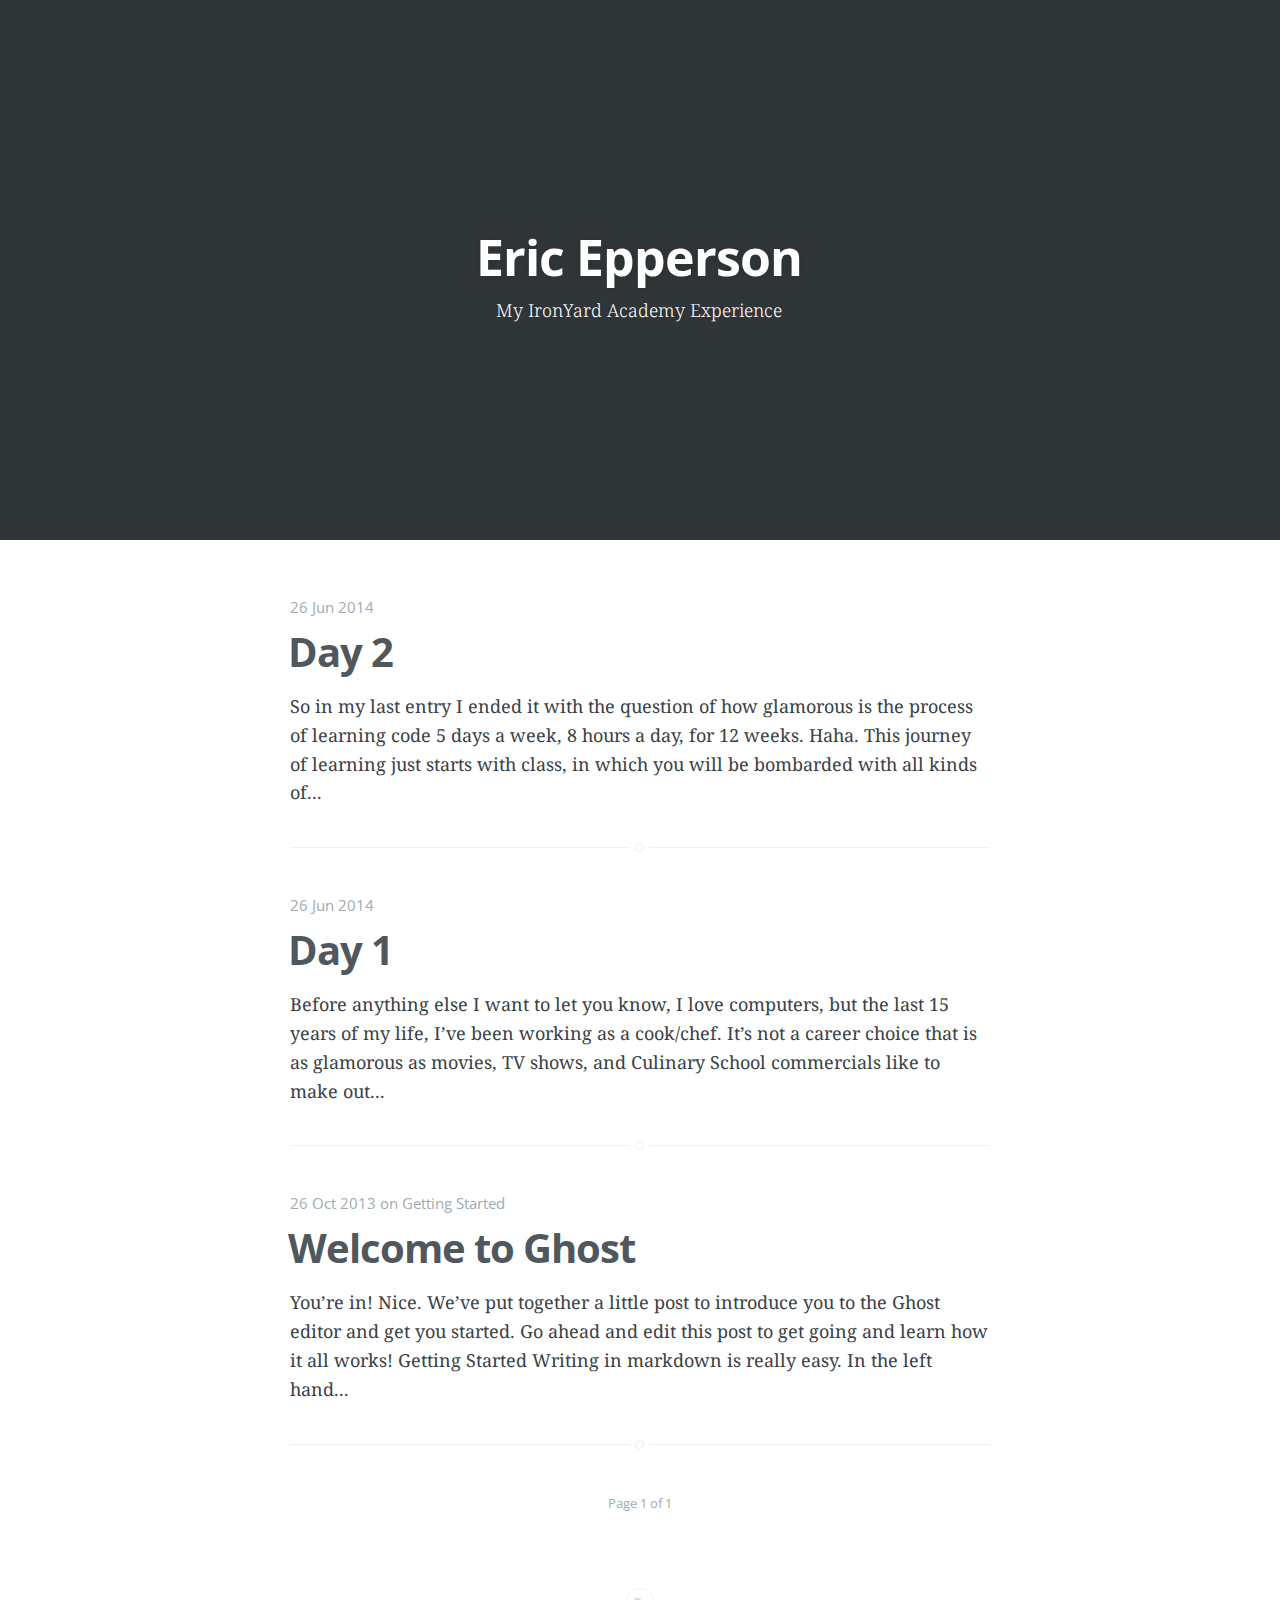
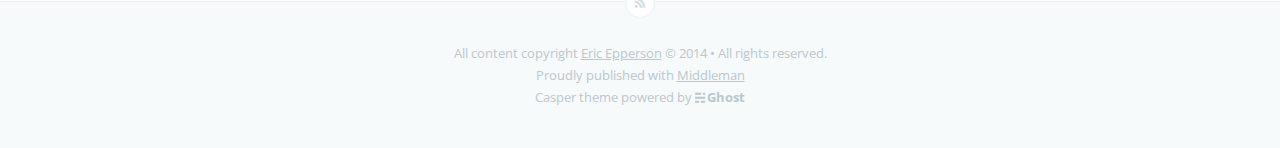
==== index.html @ ec485a97 "Automated commit at 2014-06-27 14:38:27 UTC by middleman-deploy 0.2.4" ====
<!DOCTYPE html>
<html>
<head>
<title>Eric Epperson</title>
<meta content='My IronYard Academy Experience' name='description'>
<meta charset='utf-8'>
<meta content='width=device-width, initial-scale=1.0' name='viewport'>
<meta content='IE=edge' http-equiv='X-UA-Compatible'>
<meta content='True' name='HandheldFriendly'>
<meta content='320' name='MobileOptimized'>
<link rel="alternate" type="application/atom+xml" title="Atom Feed" href="/feed.xml" />
<link href="images/favicon.ico" rel="icon" type="image/ico" />
<link href="stylesheets/application.css" rel="stylesheet" type="text/css" />
<link href='//fonts.googleapis.com/css?family=Noto+Serif:400,700,400italic|Open+Sans:700,400' rel='stylesheet' type='text/css'>
</head>
<body class='home-template'>
<header class='site-head'>
<div class='vertical'>
<div class='site-head-content inner'>
<h1 class='blog-title'>Eric Epperson</h1>
<h2 class='blog-description'>My IronYard Academy Experience</h2>
</div>
</div>
</header>
<main class='content' role='main'>
<article class='post tag-getting-started'>
<header class='post-header'>
<span class='post-meta'>
<time datetime='2014-06-26'>
26 Jun 2014
</time>
</span>
<h2 class='post-title'><a href="2014/06/26/day-2/">Day 2</a></h2>
</header>
<section class='post-excerpt'>
<p>

So in my last entry I ended it with the question of how glamorous is the process
of learning code 5 days a week, 8 hours a day, for 12 weeks.  Haha. This journey
of learning just starts with class, in which you will be bombarded with all kinds
of...
</p>
</section>
</article>
<article class='post tag-getting-started'>
<header class='post-header'>
<span class='post-meta'>
<time datetime='2014-06-26'>
26 Jun 2014
</time>
</span>
<h2 class='post-title'><a href="2014/06/26/day-1/">Day 1</a></h2>
</header>
<section class='post-excerpt'>
<p>

Before anything else I want to let you know, I love computers, but the last 15 years
of my life, I’ve been working as a cook/chef. It’s not a career choice that is as
glamorous as movies, TV shows, and Culinary School commercials like to make out...
</p>
</section>
</article>
<article class='post tag-getting-started'>
<header class='post-header'>
<span class='post-meta'>
<time datetime='2013-10-26'>
26 Oct 2013
</time>
on Getting Started
</span>
<h2 class='post-title'><a href="2013/10/26/welcome-to-ghost/">Welcome to Ghost</a></h2>
</header>
<section class='post-excerpt'>
<p>
You’re in! Nice. We’ve put together a little post to introduce you to the Ghost
editor and get you started. Go ahead and edit this post to get going and learn
how it all works!

Getting Started

Writing in markdown is really easy. In the left hand...
</p>
</section>
</article>
<nav class='pagination' role='pagination'>
<span class='page-number'>Page 1 of 1</span>
</nav>
</main>

<footer class='site-footer'>
<a class='subscribe icon-feed' href='/feed.xml'>
<span class='tooltip'>Subscribe!</span>
</a>
<div class='inner'>
<section class='copyright'>
All content copyright
<a href="/">Eric Epperson</a>
&copy;
2014
&bull; All rights reserved.
</section>
<section class='poweredby'>
Proudly published with
<a href='http://middlemanapp.com'>Middleman</a>
</section>
<section class='poweredby'>
Casper theme powered by
<a class='icon-ghost' href='https://ghost.org'>Ghost</a>
</section>
</div>
</footer>
<script src="javascripts/application.js" type="text/javascript"></script>
</body>
</html>
---- stylesheets/application.css ----
@charset "UTF-8";
/* ==========================================================================
   Table of Contents
   ========================================================================== */
/*

    0.  Normalize
    1.  Icons
    2.  General
    3.  Utilities
    4.  General
    5.  Single Post
    6.  Third Party Elements
    7.  Pagination
    8.  Footer
    9.  Media Queries (Tablet)
    10. Media Queries (Mobile)

 */
/* ==========================================================================
   0. Normalize.css v2.1.3 | MIT License | git.io/normalize | (minified)
   ========================================================================== */
/* line 30, /Users/Epperson/Desktop/ironyard/blog/source/stylesheets/vendor/casper.css */
article, aside, details,
figcaption, figure,
footer, header, hgroup,
main, nav, section,
summary {
  display: block; }

/* line 31, /Users/Epperson/Desktop/ironyard/blog/source/stylesheets/vendor/casper.css */
audio, canvas, video {
  display: inline-block; }

/* line 32, /Users/Epperson/Desktop/ironyard/blog/source/stylesheets/vendor/casper.css */
audio:not([controls]) {
  display: none;
  height: 0; }

/* line 33, /Users/Epperson/Desktop/ironyard/blog/source/stylesheets/vendor/casper.css */
[hidden], template {
  display: none; }

/* line 34, /Users/Epperson/Desktop/ironyard/blog/source/stylesheets/vendor/casper.css */
html {
  font-family: sans-serif;
  -ms-text-size-adjust: 100%;
  -webkit-text-size-adjust: 100%; }

/* line 39, /Users/Epperson/Desktop/ironyard/blog/source/stylesheets/vendor/casper.css */
body {
  margin: 0; }

/* line 40, /Users/Epperson/Desktop/ironyard/blog/source/stylesheets/vendor/casper.css */
a {
  background: transparent; }

/* line 41, /Users/Epperson/Desktop/ironyard/blog/source/stylesheets/vendor/casper.css */
a:focus {
  outline: thin dotted; }

/* line 42, /Users/Epperson/Desktop/ironyard/blog/source/stylesheets/vendor/casper.css */
a:active, a:hover {
  outline: 0; }

/* line 43, /Users/Epperson/Desktop/ironyard/blog/source/stylesheets/vendor/casper.css */
h1 {
  font-size: 2em;
  margin: 0.67em 0; }

/* line 44, /Users/Epperson/Desktop/ironyard/blog/source/stylesheets/vendor/casper.css */
abbr[title] {
  border-bottom: 1px dotted; }

/* line 45, /Users/Epperson/Desktop/ironyard/blog/source/stylesheets/vendor/casper.css */
b, strong {
  font-weight: bold; }

/* line 46, /Users/Epperson/Desktop/ironyard/blog/source/stylesheets/vendor/casper.css */
dfn {
  font-style: italic; }

/* line 47, /Users/Epperson/Desktop/ironyard/blog/source/stylesheets/vendor/casper.css */
hr {
  -moz-box-sizing: content-box;
  box-sizing: content-box;
  height: 0; }

/* line 52, /Users/Epperson/Desktop/ironyard/blog/source/stylesheets/vendor/casper.css */
mark {
  background: #ff0;
  color: #000; }

/* line 54, /Users/Epperson/Desktop/ironyard/blog/source/stylesheets/vendor/casper.css */
code, kbd, pre,
samp {
  font-family: monospace, serif;
  font-size: 1em; }

/* line 55, /Users/Epperson/Desktop/ironyard/blog/source/stylesheets/vendor/casper.css */
pre {
  white-space: pre-wrap; }

/* line 56, /Users/Epperson/Desktop/ironyard/blog/source/stylesheets/vendor/casper.css */
q {
  quotes: "\201C" "\201D" "\2018" "\2019"; }

/* line 57, /Users/Epperson/Desktop/ironyard/blog/source/stylesheets/vendor/casper.css */
small {
  font-size: 80%; }

/* line 58, /Users/Epperson/Desktop/ironyard/blog/source/stylesheets/vendor/casper.css */
sub, sup {
  font-size: 75%;
  line-height: 0;
  position: relative;
  vertical-align: baseline; }

/* line 64, /Users/Epperson/Desktop/ironyard/blog/source/stylesheets/vendor/casper.css */
sup {
  top: -0.5em; }

/* line 65, /Users/Epperson/Desktop/ironyard/blog/source/stylesheets/vendor/casper.css */
sub {
  bottom: -0.25em; }

/* line 66, /Users/Epperson/Desktop/ironyard/blog/source/stylesheets/vendor/casper.css */
img {
  border: 0; }

/* line 67, /Users/Epperson/Desktop/ironyard/blog/source/stylesheets/vendor/casper.css */
svg:not(:root) {
  overflow: hidden; }

/* line 68, /Users/Epperson/Desktop/ironyard/blog/source/stylesheets/vendor/casper.css */
figure {
  margin: 0; }

/* line 69, /Users/Epperson/Desktop/ironyard/blog/source/stylesheets/vendor/casper.css */
fieldset {
  border: 1px solid #c0c0c0;
  margin: 0 2px;
  padding: 0.35em 0.625em 0.75em; }

/* line 74, /Users/Epperson/Desktop/ironyard/blog/source/stylesheets/vendor/casper.css */
legend {
  border: 0;
  padding: 0; }

/* line 76, /Users/Epperson/Desktop/ironyard/blog/source/stylesheets/vendor/casper.css */
button, input, select,
textarea {
  font-family: inherit;
  font-size: 100%;
  margin: 0; }

/* line 77, /Users/Epperson/Desktop/ironyard/blog/source/stylesheets/vendor/casper.css */
button, input {
  line-height: normal; }

/* line 78, /Users/Epperson/Desktop/ironyard/blog/source/stylesheets/vendor/casper.css */
button, select {
  text-transform: none; }

/* line 80, /Users/Epperson/Desktop/ironyard/blog/source/stylesheets/vendor/casper.css */
button, html input[type="button"],
input[type="reset"], input[type="submit"] {
  -webkit-appearance: button;
  cursor: pointer; }

/* line 84, /Users/Epperson/Desktop/ironyard/blog/source/stylesheets/vendor/casper.css */
button[disabled], html input[disabled] {
  cursor: default; }

/* line 86, /Users/Epperson/Desktop/ironyard/blog/source/stylesheets/vendor/casper.css */
input[type="checkbox"],
input[type="radio"] {
  box-sizing: border-box;
  padding: 0; }

/* line 87, /Users/Epperson/Desktop/ironyard/blog/source/stylesheets/vendor/casper.css */
input[type="search"] {
  -webkit-appearance: textfield;
  -moz-box-sizing: content-box;
  -webkit-box-sizing: content-box;
  box-sizing: content-box; }

/* line 94, /Users/Epperson/Desktop/ironyard/blog/source/stylesheets/vendor/casper.css */
input[type="search"]::-webkit-search-cancel-button,
input[type="search"]::-webkit-search-decoration {
  -webkit-appearance: none; }

/* line 96, /Users/Epperson/Desktop/ironyard/blog/source/stylesheets/vendor/casper.css */
button::-moz-focus-inner,
input::-moz-focus-inner {
  border: 0;
  padding: 0; }

/* line 97, /Users/Epperson/Desktop/ironyard/blog/source/stylesheets/vendor/casper.css */
textarea {
  overflow: auto;
  vertical-align: top; }

/* line 98, /Users/Epperson/Desktop/ironyard/blog/source/stylesheets/vendor/casper.css */
table {
  border-collapse: collapse;
  border-spacing: 0; }

/* ==========================================================================
   1. Icons - Sets up the icon font and respective classes
   ========================================================================== */
/* Import the font file with the icons in it */
@font-face {
  font-family: 'icons';
  src: url("../fonts/icons.eot");
  src: url("../fonts/icons.eot?#iefix") format("embedded-opentype"), url("../fonts/icons.woff") format("woff"), url("../fonts/icons.ttf") format("truetype"), url("../fonts/icons.svg#icons") format("svg");
  font-weight: normal;
  font-style: normal; }

/* Apply these base styles to all icons */
/* line 122, /Users/Epperson/Desktop/ironyard/blog/source/stylesheets/vendor/casper.css */
.icon-ghost:before,
.icon-feed:before,
.icon-twitter:before,
.icon-google-plus:before,
.icon-facebook:before {
  font-family: 'icons';
  speak: none;
  font-style: normal;
  font-weight: normal;
  font-variant: normal;
  text-transform: none;
  line-height: 1;
  text-decoration: none;
  -webkit-font-smoothing: antialiased;
  -moz-osx-font-smoothing: grayscale; }

/* Each icon is created by inserting the corret character into the
   content of the :before pseudo element. Like a boss. */
/* line 137, /Users/Epperson/Desktop/ironyard/blog/source/stylesheets/vendor/casper.css */
.icon-ghost:before {
  content: "\e000"; }

/* line 140, /Users/Epperson/Desktop/ironyard/blog/source/stylesheets/vendor/casper.css */
.icon-feed:before {
  content: "\e001"; }

/* line 143, /Users/Epperson/Desktop/ironyard/blog/source/stylesheets/vendor/casper.css */
.icon-twitter:before {
  content: "\e002";
  font-size: 1.1em; }

/* line 147, /Users/Epperson/Desktop/ironyard/blog/source/stylesheets/vendor/casper.css */
.icon-google-plus:before {
  content: "\e003"; }

/* line 150, /Users/Epperson/Desktop/ironyard/blog/source/stylesheets/vendor/casper.css */
.icon-facebook:before {
  content: "\e004"; }

/* ==========================================================================
   2. General - Setting up some base styles
   ========================================================================== */
/* line 159, /Users/Epperson/Desktop/ironyard/blog/source/stylesheets/vendor/casper.css */
html {
  height: 100%;
  max-height: 100%;
  font-size: 62.5%; }

/* line 165, /Users/Epperson/Desktop/ironyard/blog/source/stylesheets/vendor/casper.css */
body {
  height: 100%;
  max-height: 100%;
  font-family: 'Noto Serif', serif;
  font-size: 2.0rem;
  line-height: 1.6em;
  color: #3A4145; }

/* line 174, /Users/Epperson/Desktop/ironyard/blog/source/stylesheets/vendor/casper.css */
::-moz-selection {
  color: #222;
  background: #D6EDFF;
  text-shadow: none; }

/* line 180, /Users/Epperson/Desktop/ironyard/blog/source/stylesheets/vendor/casper.css */
::selection {
  color: #222;
  background: #D6EDFF;
  text-shadow: none; }

/* line 187, /Users/Epperson/Desktop/ironyard/blog/source/stylesheets/vendor/casper.css */
h1, h2, h3,
h4, h5, h6 {
  text-rendering: optimizeLegibility;
  line-height: 1;
  margin-top: 0;
  font-family: 'Open Sans', sans-serif; }

/* line 194, /Users/Epperson/Desktop/ironyard/blog/source/stylesheets/vendor/casper.css */
h1 {
  font-size: 5rem;
  line-height: 1.2em;
  letter-spacing: -2px;
  text-indent: -3px; }

/* line 201, /Users/Epperson/Desktop/ironyard/blog/source/stylesheets/vendor/casper.css */
h2 {
  font-size: 4rem;
  line-height: 1.2em;
  letter-spacing: -1px;
  text-indent: -2px; }

/* line 208, /Users/Epperson/Desktop/ironyard/blog/source/stylesheets/vendor/casper.css */
h3 {
  font-size: 3.5rem; }

/* line 212, /Users/Epperson/Desktop/ironyard/blog/source/stylesheets/vendor/casper.css */
h4 {
  font-size: 3rem; }

/* line 216, /Users/Epperson/Desktop/ironyard/blog/source/stylesheets/vendor/casper.css */
h5 {
  font-size: 2.5rem; }

/* line 220, /Users/Epperson/Desktop/ironyard/blog/source/stylesheets/vendor/casper.css */
h6 {
  font-size: 2rem; }

/* line 224, /Users/Epperson/Desktop/ironyard/blog/source/stylesheets/vendor/casper.css */
a {
  color: #4a4a4a;
  transition: color ease 0.3s; }

/* line 229, /Users/Epperson/Desktop/ironyard/blog/source/stylesheets/vendor/casper.css */
a:hover {
  color: #57A3E8; }

/* line 234, /Users/Epperson/Desktop/ironyard/blog/source/stylesheets/vendor/casper.css */
h1 a, h2 a, h3 a,
h4 a, h5 a, h6 a {
  color: #50585D; }

/* line 239, /Users/Epperson/Desktop/ironyard/blog/source/stylesheets/vendor/casper.css */
p, ul, ol, dl {
  margin: 1.6em 0; }

/* line 244, /Users/Epperson/Desktop/ironyard/blog/source/stylesheets/vendor/casper.css */
ol ol, ul ul,
ul ol, ol ul {
  margin: 0.4em 0; }

/* line 248, /Users/Epperson/Desktop/ironyard/blog/source/stylesheets/vendor/casper.css */
dl dt {
  float: left;
  width: 180px;
  overflow: hidden;
  clear: left;
  text-align: right;
  text-overflow: ellipsis;
  white-space: nowrap;
  font-weight: bold;
  margin-bottom: 1em; }

/* line 260, /Users/Epperson/Desktop/ironyard/blog/source/stylesheets/vendor/casper.css */
dl dd {
  margin-left: 200px;
  margin-bottom: 1em; }

/* line 265, /Users/Epperson/Desktop/ironyard/blog/source/stylesheets/vendor/casper.css */
hr {
  display: block;
  height: 1px;
  border: 0;
  border-top: 1px solid #efefef;
  margin: 3.2em 0;
  padding: 0; }

/* line 274, /Users/Epperson/Desktop/ironyard/blog/source/stylesheets/vendor/casper.css */
blockquote {
  -moz-box-sizing: border-box;
  box-sizing: border-box;
  margin: 1.6em 0 1.6em -2.2em;
  padding: 0 0 0 1.6em;
  border-left: #4a4a4a 0.4em solid; }

/* line 282, /Users/Epperson/Desktop/ironyard/blog/source/stylesheets/vendor/casper.css */
blockquote p {
  margin: 0.8em 0;
  font-style: italic; }

/* line 287, /Users/Epperson/Desktop/ironyard/blog/source/stylesheets/vendor/casper.css */
blockquote small {
  display: inline-block;
  margin: 0.8em 0 0.8em 1.5em;
  font-size: 0.9em;
  color: #ccc; }

/* line 294, /Users/Epperson/Desktop/ironyard/blog/source/stylesheets/vendor/casper.css */
blockquote small:before {
  content: '\2014 \00A0'; }

/* line 296, /Users/Epperson/Desktop/ironyard/blog/source/stylesheets/vendor/casper.css */
blockquote cite {
  font-weight: bold; }

/* line 300, /Users/Epperson/Desktop/ironyard/blog/source/stylesheets/vendor/casper.css */
blockquote cite a {
  font-weight: normal; }

/* line 302, /Users/Epperson/Desktop/ironyard/blog/source/stylesheets/vendor/casper.css */
mark {
  background-color: #ffc336; }

/* line 306, /Users/Epperson/Desktop/ironyard/blog/source/stylesheets/vendor/casper.css */
code, tt {
  padding: 1px 3px;
  font-family: Inconsolata, monospace, sans-serif;
  font-size: 0.85em;
  white-space: pre-wrap;
  border: 1px solid #E3EDF3;
  background: #F7FAFB;
  border-radius: 2px; }

/* line 316, /Users/Epperson/Desktop/ironyard/blog/source/stylesheets/vendor/casper.css */
pre {
  -moz-box-sizing: border-box;
  box-sizing: border-box;
  margin: 1.6em 0;
  border: 1px solid #E3EDF3;
  width: 100%;
  padding: 10px;
  font-family: Inconsolata, monospace, sans-serif;
  font-size: 0.9em;
  white-space: pre;
  overflow: auto;
  background: #F7FAFB;
  border-radius: 3px; }

/* line 331, /Users/Epperson/Desktop/ironyard/blog/source/stylesheets/vendor/casper.css */
pre code, tt {
  font-size: inherit;
  white-space: -moz-pre-wrap;
  white-space: pre-wrap;
  background: transparent;
  border: none;
  padding: 0; }

/* line 340, /Users/Epperson/Desktop/ironyard/blog/source/stylesheets/vendor/casper.css */
kbd {
  display: inline-block;
  margin-bottom: 0.4em;
  padding: 1px 8px;
  border: #ccc 1px solid;
  color: #666;
  text-shadow: #fff 0 1px 0;
  font-size: 0.9em;
  font-weight: bold;
  background: #f4f4f4;
  border-radius: 4px;
  box-shadow: 0 1px 0 rgba(0, 0, 0, 0.2), 0 1px 0 0 white inset; }

/* line 356, /Users/Epperson/Desktop/ironyard/blog/source/stylesheets/vendor/casper.css */
table {
  -moz-box-sizing: border-box;
  box-sizing: border-box;
  margin: 1.6em 0;
  width: 100%;
  max-width: 100%;
  background-color: transparent; }

/* line 366, /Users/Epperson/Desktop/ironyard/blog/source/stylesheets/vendor/casper.css */
table th,
table td {
  padding: 8px;
  line-height: 20px;
  text-align: left;
  vertical-align: top;
  border-top: 1px solid #efefef; }

/* line 374, /Users/Epperson/Desktop/ironyard/blog/source/stylesheets/vendor/casper.css */
table th {
  color: #000; }

/* line 381, /Users/Epperson/Desktop/ironyard/blog/source/stylesheets/vendor/casper.css */
table caption + thead tr:first-child th,
table caption + thead tr:first-child td,
table colgroup + thead tr:first-child th,
table colgroup + thead tr:first-child td,
table thead:first-child tr:first-child th,
table thead:first-child tr:first-child td {
  border-top: 0; }

/* line 385, /Users/Epperson/Desktop/ironyard/blog/source/stylesheets/vendor/casper.css */
table tbody + tbody {
  border-top: 2px solid #efefef; }

/* line 387, /Users/Epperson/Desktop/ironyard/blog/source/stylesheets/vendor/casper.css */
table table table {
  background-color: #fff; }

/* line 390, /Users/Epperson/Desktop/ironyard/blog/source/stylesheets/vendor/casper.css */
table tbody > tr:nth-child(odd) > td,
table tbody > tr:nth-child(odd) > th {
  background-color: #f6f6f6; }

/* line 395, /Users/Epperson/Desktop/ironyard/blog/source/stylesheets/vendor/casper.css */
table.plain tbody > tr:nth-child(odd) > td,
table.plain tbody > tr:nth-child(odd) > th {
  background: transparent; }

/* line 399, /Users/Epperson/Desktop/ironyard/blog/source/stylesheets/vendor/casper.css */
iframe, .fluid-width-video-wrapper {
  display: block;
  margin: 1.6em 0; }

/* When a video is inside the fitvids wrapper, drop the
margin on the iframe, cause it breaks stuff. */
/* line 406, /Users/Epperson/Desktop/ironyard/blog/source/stylesheets/vendor/casper.css */
.fluid-width-video-wrapper iframe {
  margin: 0; }

/* ==========================================================================
   3. Utilities - These things get used a lot
   ========================================================================== */
/* Clears shit */
/* line 417, /Users/Epperson/Desktop/ironyard/blog/source/stylesheets/vendor/casper.css */
.clearfix:before,
.clearfix:after {
  content: " ";
  display: table; }

/* line 421, /Users/Epperson/Desktop/ironyard/blog/source/stylesheets/vendor/casper.css */
.clearfix:after {
  clear: both; }

/* line 422, /Users/Epperson/Desktop/ironyard/blog/source/stylesheets/vendor/casper.css */
.clearfix {
  *zoom: 1; }

/* Hides shit */
/* line 425, /Users/Epperson/Desktop/ironyard/blog/source/stylesheets/vendor/casper.css */
.hidden {
  text-indent: -9999px;
  visibility: hidden;
  display: none; }

/* Creates a responsive wrapper that makes our content scale nicely */
/* line 432, /Users/Epperson/Desktop/ironyard/blog/source/stylesheets/vendor/casper.css */
.inner {
  position: relative;
  width: 80%;
  max-width: 700px;
  margin: 0 auto; }

/* Centres vertically yo. (IE8+) */
/* line 440, /Users/Epperson/Desktop/ironyard/blog/source/stylesheets/vendor/casper.css */
.vertical {
  display: table-cell;
  vertical-align: middle; }

/* ==========================================================================
   4. General - The main styles for the the theme
   ========================================================================== */
/* Big cover image on the home page */
/* line 451, /Users/Epperson/Desktop/ironyard/blog/source/stylesheets/vendor/casper.css */
.site-head {
  position: relative;
  display: table;
  width: 100%;
  height: 60%;
  margin-bottom: 5rem;
  text-align: center;
  color: #fff;
  background: #303538 no-repeat center center;
  background-size: cover; }

/* line 463, /Users/Epperson/Desktop/ironyard/blog/source/stylesheets/vendor/casper.css */
.blog-logo {
  text-decoration: none; }

/* Yo-logo. Yolo-go. Upload one in ghost/settings/ */
/* line 468, /Users/Epperson/Desktop/ironyard/blog/source/stylesheets/vendor/casper.css */
.blog-logo img {
  display: block;
  max-height: 100px;
  width: auto;
  margin: 0 auto;
  line-height: 0; }

/* The details of your blog. Defined in ghost/settings/ */
/* line 477, /Users/Epperson/Desktop/ironyard/blog/source/stylesheets/vendor/casper.css */
.blog-title {
  margin: 10px 0 10px 0;
  font-size: 5rem;
  letter-spacing: -1px;
  font-weight: bold;
  font-family: 'Open Sans', sans-serif;
  text-shadow: 0 1px 6px rgba(0, 0, 0, 0.1); }

/* line 486, /Users/Epperson/Desktop/ironyard/blog/source/stylesheets/vendor/casper.css */
.blog-description {
  margin: 0;
  font-size: 1.8rem;
  line-height: 1.5em;
  font-weight: 300;
  font-family: 'Noto Serif', serif;
  letter-spacing: 0;
  text-shadow: 0 1px 3px rgba(0, 0, 0, 0.15); }

/* Every post, on every page, gets this style on its <article> tag */
/* line 497, /Users/Epperson/Desktop/ironyard/blog/source/stylesheets/vendor/casper.css */
.post {
  position: relative;
  width: 80%;
  max-width: 700px;
  margin: 4rem auto;
  padding-bottom: 4rem;
  border-bottom: #EBF2F6 1px solid;
  word-break: break-word;
  hyphens: auto; }

/* Add a little circle in the middle of the border-bottom on our .post
   just for the lolz and stylepoints. */
/* line 510, /Users/Epperson/Desktop/ironyard/blog/source/stylesheets/vendor/casper.css */
.post:after {
  display: block;
  content: "";
  width: 7px;
  height: 7px;
  border: #E7EEF2 1px solid;
  position: absolute;
  bottom: -5px;
  left: 50%;
  margin-left: -5px;
  background: #fff;
  -webkit-border-radius: 100%;
  -moz-border-radius: 100%;
  border-radius: 100%;
  box-shadow: #fff 0 0 0 5px; }

/* line 527, /Users/Epperson/Desktop/ironyard/blog/source/stylesheets/vendor/casper.css */
.post-title {
  margin: 0; }

/* line 531, /Users/Epperson/Desktop/ironyard/blog/source/stylesheets/vendor/casper.css */
.post-title a {
  text-decoration: none; }

/* line 535, /Users/Epperson/Desktop/ironyard/blog/source/stylesheets/vendor/casper.css */
.post-excerpt p {
  margin: 1.6rem 0 0 0;
  font-size: 0.9em;
  line-height: 1.6em; }

/* line 541, /Users/Epperson/Desktop/ironyard/blog/source/stylesheets/vendor/casper.css */
.post-meta {
  display: inline-block;
  margin: 0 0 5px 0;
  font-family: 'Open Sans', sans-serif;
  font-size: 1.5rem;
  color: #9EABB3; }

/* line 549, /Users/Epperson/Desktop/ironyard/blog/source/stylesheets/vendor/casper.css */
.post-meta a {
  color: #9EABB3;
  text-decoration: none; }

/* line 554, /Users/Epperson/Desktop/ironyard/blog/source/stylesheets/vendor/casper.css */
.post-meta a:hover {
  text-decoration: underline; }

/* line 558, /Users/Epperson/Desktop/ironyard/blog/source/stylesheets/vendor/casper.css */
.user-meta {
  position: relative;
  padding: 0.3rem 40px 0 100px;
  min-height: 77px; }

/* line 564, /Users/Epperson/Desktop/ironyard/blog/source/stylesheets/vendor/casper.css */
.user-image {
  position: absolute;
  top: 0;
  left: 0; }

/* line 570, /Users/Epperson/Desktop/ironyard/blog/source/stylesheets/vendor/casper.css */
.user-name {
  display: block;
  font-weight: bold; }

/* line 575, /Users/Epperson/Desktop/ironyard/blog/source/stylesheets/vendor/casper.css */
.user-bio {
  display: block;
  max-width: 440px;
  font-size: 1.4rem;
  line-height: 1.5em; }

/* line 582, /Users/Epperson/Desktop/ironyard/blog/source/stylesheets/vendor/casper.css */
.publish-meta {
  position: absolute;
  top: 0;
  right: 0;
  padding: 4.3rem 0 4rem 0;
  text-align: right; }

/* line 590, /Users/Epperson/Desktop/ironyard/blog/source/stylesheets/vendor/casper.css */
.publish-heading {
  display: block;
  font-weight: bold; }

/* line 595, /Users/Epperson/Desktop/ironyard/blog/source/stylesheets/vendor/casper.css */
.publish-date {
  display: block;
  font-size: 1.4rem;
  line-height: 1.5em; }

/* ==========================================================================
   5. Single Post - When you click on an individual post
   ========================================================================== */
/* Stop .full-img from creating horizontal scroll - slight hack due to
   imperfections with browser width % calculations and rounding */
/* line 607, /Users/Epperson/Desktop/ironyard/blog/source/stylesheets/vendor/casper.css */
.post-template .content {
  overflow: hidden; }

/* Tweak the .post wrapper style */
/* line 612, /Users/Epperson/Desktop/ironyard/blog/source/stylesheets/vendor/casper.css */
.post-template .post {
  margin-top: 0;
  border-bottom: none;
  padding-bottom: 0; }

/* Kill that stylish little circle that was on the border, too */
/* line 619, /Users/Epperson/Desktop/ironyard/blog/source/stylesheets/vendor/casper.css */
.post-template .post:after {
  display: none; }

/* Insert some mad padding up in the header for better spacing */
/* line 624, /Users/Epperson/Desktop/ironyard/blog/source/stylesheets/vendor/casper.css */
.post-template .post-header {
  padding: 60px 0;
  text-align: center; }

/* line 629, /Users/Epperson/Desktop/ironyard/blog/source/stylesheets/vendor/casper.css */
.post-template .blog-title {
  display: inline-block;
  padding: 2.5rem 0; }

/* Keep images centred and within the bounds of the post-width */
/* line 635, /Users/Epperson/Desktop/ironyard/blog/source/stylesheets/vendor/casper.css */
.post-content img {
  display: block;
  max-width: 100%;
  height: auto;
  margin: 0 auto;
  padding: 0.6em 0; }

/* Break out larger images to be wider than the main text column
   the class is applied with jQuery */
/* line 645, /Users/Epperson/Desktop/ironyard/blog/source/stylesheets/vendor/casper.css */
.post-content .full-img {
  width: 126%;
  max-width: none;
  margin: 0 -13%; }

/* The author credit area after the post */
/* line 652, /Users/Epperson/Desktop/ironyard/blog/source/stylesheets/vendor/casper.css */
.post-footer {
  position: relative;
  margin: 4rem 0 0 0;
  padding: 4rem 0 0 0;
  border-top: #EBF2F6 1px solid; }

/* line 659, /Users/Epperson/Desktop/ironyard/blog/source/stylesheets/vendor/casper.css */
.post-footer h4 {
  font-size: 1.8rem;
  margin: 0; }

/* line 664, /Users/Epperson/Desktop/ironyard/blog/source/stylesheets/vendor/casper.css */
.post-footer p {
  margin: 1rem 0;
  font-size: 1.4rem;
  line-height: 1.6em; }

/* list of author links - location / url */
/* line 671, /Users/Epperson/Desktop/ironyard/blog/source/stylesheets/vendor/casper.css */
.author-meta {
  padding: 0;
  margin: 0;
  list-style: none;
  font-size: 1.4rem;
  line-height: 1;
  font-style: italic;
  color: #9EABB3; }

/* line 681, /Users/Epperson/Desktop/ironyard/blog/source/stylesheets/vendor/casper.css */
.author-meta li {
  float: left;
  margin-left: 10px;
  /* space to the left of the bullet */ }

/* bullet divider */
/* line 687, /Users/Epperson/Desktop/ironyard/blog/source/stylesheets/vendor/casper.css */
.author-meta li:before {
  content: "•";
  display: inline-block;
  margin-right: 10px;
  /* space to the right of the bullet */
  color: #BBC7CC; }

/* disable the bullet divider for the first item in the list */
/* line 695, /Users/Epperson/Desktop/ironyard/blog/source/stylesheets/vendor/casper.css */
.author-meta li:first-child {
  margin-left: 0; }

/* line 696, /Users/Epperson/Desktop/ironyard/blog/source/stylesheets/vendor/casper.css */
.author-meta li:first-child:before {
  display: none; }

/* line 698, /Users/Epperson/Desktop/ironyard/blog/source/stylesheets/vendor/casper.css */
.author-meta a {
  color: #9EABB3; }

/* line 701, /Users/Epperson/Desktop/ironyard/blog/source/stylesheets/vendor/casper.css */
.author-meta a:hover {
  color: #57A3E8; }

/* Create some space to the right for the share links */
/* line 706, /Users/Epperson/Desktop/ironyard/blog/source/stylesheets/vendor/casper.css */
.post-footer .author {
  margin-right: 180px; }

/* Drop the share links in the space to the right.
   Doing it like this means it's easier for the author bio
   to be flexible at smaller screen sizes while the share
   links remain at a fixed width the whole time */
/* line 714, /Users/Epperson/Desktop/ironyard/blog/source/stylesheets/vendor/casper.css */
.post-footer .share {
  position: absolute;
  top: 4rem;
  right: 0;
  width: 140px; }

/* line 721, /Users/Epperson/Desktop/ironyard/blog/source/stylesheets/vendor/casper.css */
.post-footer .share a {
  font-size: 1.8rem;
  display: inline-block;
  margin: 1rem 1.6rem 1.6rem 0;
  color: #BBC7CC;
  text-decoration: none; }

/* line 729, /Users/Epperson/Desktop/ironyard/blog/source/stylesheets/vendor/casper.css */
.post-footer .share a:hover {
  color: #50585D; }

/* ==========================================================================
   6. Third Party Elements - Embeds from other services
   ========================================================================== */
/* Github */
/* line 740, /Users/Epperson/Desktop/ironyard/blog/source/stylesheets/vendor/casper.css */
.gist table {
  margin: 0;
  font-size: 1.4rem; }

/* line 745, /Users/Epperson/Desktop/ironyard/blog/source/stylesheets/vendor/casper.css */
.gist .line-number {
  min-width: 25px;
  font-size: 1.1rem; }

/* ==========================================================================
   7. Pagination - Tools to let you flick between pages
   ========================================================================== */
/* The main wrapper for our pagination links */
/* line 756, /Users/Epperson/Desktop/ironyard/blog/source/stylesheets/vendor/casper.css */
.pagination {
  position: relative;
  width: 80%;
  max-width: 700px;
  margin: 4rem auto;
  font-family: 'Open Sans', sans-serif;
  font-size: 1.3rem;
  color: #9EABB3;
  text-align: center; }

/* line 767, /Users/Epperson/Desktop/ironyard/blog/source/stylesheets/vendor/casper.css */
.pagination a {
  color: #9EABB3; }

/* Push the previous/next links out to the left/right */
/* line 773, /Users/Epperson/Desktop/ironyard/blog/source/stylesheets/vendor/casper.css */
.older-posts,
.newer-posts {
  position: absolute;
  display: inline-block;
  padding: 0 15px;
  border: #EBF2F6 2px solid;
  text-decoration: none;
  border-radius: 30px;
  transition: border ease 0.3s; }

/* line 783, /Users/Epperson/Desktop/ironyard/blog/source/stylesheets/vendor/casper.css */
.older-posts {
  right: 0; }

/* line 787, /Users/Epperson/Desktop/ironyard/blog/source/stylesheets/vendor/casper.css */
.page-number {
  display: inline-block;
  padding: 2px 0; }

/* line 792, /Users/Epperson/Desktop/ironyard/blog/source/stylesheets/vendor/casper.css */
.newer-posts {
  left: 0; }

/* line 797, /Users/Epperson/Desktop/ironyard/blog/source/stylesheets/vendor/casper.css */
.older-posts:hover,
.newer-posts:hover {
  border-color: #9EABB3; }

/* ==========================================================================
   8. Footer - The bottom of every page
   ========================================================================== */
/* line 806, /Users/Epperson/Desktop/ironyard/blog/source/stylesheets/vendor/casper.css */
.site-footer {
  position: relative;
  margin: 8rem 0 0 0;
  padding: 4rem 0;
  border-top: #EBF2F6 1px solid;
  font-family: 'Open Sans', sans-serif;
  font-size: 1.3rem;
  line-height: 1.7em;
  color: #BBC7CC;
  text-align: center;
  background: #F7FAFB; }

/* line 819, /Users/Epperson/Desktop/ironyard/blog/source/stylesheets/vendor/casper.css */
.site-footer a {
  color: #BBC7CC;
  text-decoration: underline; }

/* line 824, /Users/Epperson/Desktop/ironyard/blog/source/stylesheets/vendor/casper.css */
.site-footer a:hover {
  color: #50585D; }

/* line 828, /Users/Epperson/Desktop/ironyard/blog/source/stylesheets/vendor/casper.css */
.poweredby .icon-ghost {
  font-weight: 700;
  text-decoration: none; }

/* line 833, /Users/Epperson/Desktop/ironyard/blog/source/stylesheets/vendor/casper.css */
.poweredby .icon-ghost:hover {
  text-decoration: none; }

/* line 837, /Users/Epperson/Desktop/ironyard/blog/source/stylesheets/vendor/casper.css */
.poweredby .icon-ghost:before {
  font-size: 1rem;
  margin-right: 0.2em; }

/* The subscribe icon on the footer */
/* line 843, /Users/Epperson/Desktop/ironyard/blog/source/stylesheets/vendor/casper.css */
.subscribe {
  width: 28px;
  height: 28px;
  position: absolute;
  top: -14px;
  left: 50%;
  margin-left: -15px;
  border: #EBF2F6 1px solid;
  text-align: center;
  line-height: 2.4rem;
  border-radius: 50px;
  background: #fff;
  transition: box-shadow 0.5s; }

/* The RSS icon, inserted via icon font */
/* line 859, /Users/Epperson/Desktop/ironyard/blog/source/stylesheets/vendor/casper.css */
.subscribe:before {
  color: #D2DEE3;
  font-size: 10px;
  position: absolute;
  top: 9px;
  left: 9px;
  font-weight: bold;
  transition: color 0.5s ease; }

/* Add a box shadow to on hover */
/* line 870, /Users/Epperson/Desktop/ironyard/blog/source/stylesheets/vendor/casper.css */
.subscribe:hover {
  box-shadow: rgba(0, 0, 0, 0.05) 0 0 0 3px;
  transition: box-shadow 0.25s; }

/* line 875, /Users/Epperson/Desktop/ironyard/blog/source/stylesheets/vendor/casper.css */
.subscribe:hover:before {
  color: #50585D; }

/* CSS tooltip saying "Subscribe!" - initially hidden */
/* line 880, /Users/Epperson/Desktop/ironyard/blog/source/stylesheets/vendor/casper.css */
.tooltip {
  opacity: 0;
  display: inline-block;
  padding: 4px 8px 5px 8px;
  position: absolute;
  top: -23px;
  left: -21px;
  color: rgba(255, 255, 255, 0.9);
  font-size: 1.1rem;
  line-height: 1em;
  text-align: center;
  background: #50585D;
  border-radius: 20px;
  box-shadow: 0 1px 4px rgba(0, 0, 0, 0.1);
  transition: opacity 0.3s ease, top 0.3s ease; }

/* The little chiclet arrow under the tooltip, pointing down */
/* line 898, /Users/Epperson/Desktop/ironyard/blog/source/stylesheets/vendor/casper.css */
.tooltip:after {
  content: "";
  border-width: 5px 5px 0 5px;
  border-style: solid;
  border-color: #50585D transparent;
  display: block;
  position: absolute;
  bottom: -4px;
  left: 50%;
  margin-left: -5px;
  z-index: 220;
  width: 0; }

/* On hover, show the tooltip! */
/* line 913, /Users/Epperson/Desktop/ironyard/blog/source/stylesheets/vendor/casper.css */
.subscribe:hover .tooltip {
  opacity: 1;
  top: -33px; }

/* ==========================================================================
   9. Media Queries - Smaller than 900px
   ========================================================================== */
@media only screen and (max-width: 900px) {
  /* line 925, /Users/Epperson/Desktop/ironyard/blog/source/stylesheets/vendor/casper.css */
  blockquote {
    margin-left: 0; }

  /* line 929, /Users/Epperson/Desktop/ironyard/blog/source/stylesheets/vendor/casper.css */
  .site-head {
    -webkit-box-sizing: border-box;
    -moz-box-sizing: border-box;
    box-sizing: border-box;
    height: auto;
    min-height: 240px;
    padding: 15% 0; }

  /* line 938, /Users/Epperson/Desktop/ironyard/blog/source/stylesheets/vendor/casper.css */
  .blog-title {
    font-size: 4rem;
    letter-spacing: -1px; }

  /* line 943, /Users/Epperson/Desktop/ironyard/blog/source/stylesheets/vendor/casper.css */
  .blog-description {
    font-size: 1.7rem;
    line-height: 1.5em; }

  /* line 948, /Users/Epperson/Desktop/ironyard/blog/source/stylesheets/vendor/casper.css */
  .post {
    font-size: 0.9em;
    line-height: 1.6em; }

  /* line 953, /Users/Epperson/Desktop/ironyard/blog/source/stylesheets/vendor/casper.css */
  .post-template .post {
    padding-bottom: 1rem; }

  /* line 957, /Users/Epperson/Desktop/ironyard/blog/source/stylesheets/vendor/casper.css */
  .post-template .post-header {
    padding: 40px 0; }

  /* line 961, /Users/Epperson/Desktop/ironyard/blog/source/stylesheets/vendor/casper.css */
  h1 {
    font-size: 4.8rem;
    text-indent: -2px; }

  /* line 966, /Users/Epperson/Desktop/ironyard/blog/source/stylesheets/vendor/casper.css */
  h2 {
    font-size: 3.8rem; }

  /* line 970, /Users/Epperson/Desktop/ironyard/blog/source/stylesheets/vendor/casper.css */
  h3 {
    font-size: 3.3rem; }

  /* line 974, /Users/Epperson/Desktop/ironyard/blog/source/stylesheets/vendor/casper.css */
  h4 {
    font-size: 2.8rem; } }
/* ==========================================================================
   10. Media Queries - Smaller than 500px
   ========================================================================== */
@media only screen and (max-width: 500px) {
  /* line 987, /Users/Epperson/Desktop/ironyard/blog/source/stylesheets/vendor/casper.css */
  .blog-logo img {
    max-height: 80px; }

  /* line 992, /Users/Epperson/Desktop/ironyard/blog/source/stylesheets/vendor/casper.css */
  .inner,
  .pagination {
    width: auto;
    margin-left: 16px;
    margin-right: 16px; }

  /* line 998, /Users/Epperson/Desktop/ironyard/blog/source/stylesheets/vendor/casper.css */
  .post {
    width: auto;
    margin-left: 16px;
    margin-right: 16px;
    font-size: 0.8em;
    line-height: 1.6em; }

  /* line 1006, /Users/Epperson/Desktop/ironyard/blog/source/stylesheets/vendor/casper.css */
  .site-head {
    padding: 10% 0; }

  /* line 1010, /Users/Epperson/Desktop/ironyard/blog/source/stylesheets/vendor/casper.css */
  .blog-title {
    font-size: 3rem; }

  /* line 1014, /Users/Epperson/Desktop/ironyard/blog/source/stylesheets/vendor/casper.css */
  .blog-description {
    font-size: 1.5rem; }

  /* line 1019, /Users/Epperson/Desktop/ironyard/blog/source/stylesheets/vendor/casper.css */
  h1, h2 {
    font-size: 3rem;
    line-height: 1.1em;
    letter-spacing: -1px; }

  /* line 1025, /Users/Epperson/Desktop/ironyard/blog/source/stylesheets/vendor/casper.css */
  h3 {
    font-size: 2.8rem; }

  /* line 1029, /Users/Epperson/Desktop/ironyard/blog/source/stylesheets/vendor/casper.css */
  h4 {
    font-size: 2.3rem; }

  /* line 1033, /Users/Epperson/Desktop/ironyard/blog/source/stylesheets/vendor/casper.css */
  .post-template .post {
    padding-bottom: 0; }

  /* line 1037, /Users/Epperson/Desktop/ironyard/blog/source/stylesheets/vendor/casper.css */
  .post-template .post-header {
    padding: 30px 0; }

  /* line 1041, /Users/Epperson/Desktop/ironyard/blog/source/stylesheets/vendor/casper.css */
  .post-content img {
    padding: 0; }

  /* line 1045, /Users/Epperson/Desktop/ironyard/blog/source/stylesheets/vendor/casper.css */
  .post-content .full-img {
    width: auto;
    width: calc(100% + 32px);
    /* expand with to image + margins */
    margin: 0 -16px;
    /* get rid of margins */
    min-width: 0;
    max-width: 112%;
    /* fallback when calc doesn't work */ }

  /* line 1053, /Users/Epperson/Desktop/ironyard/blog/source/stylesheets/vendor/casper.css */
  .post-meta {
    font-size: 1.3rem; }

  /* line 1057, /Users/Epperson/Desktop/ironyard/blog/source/stylesheets/vendor/casper.css */
  .post-footer {
    padding: 4rem 0;
    text-align: center; }

  /* line 1062, /Users/Epperson/Desktop/ironyard/blog/source/stylesheets/vendor/casper.css */
  .post-footer .author {
    margin: 0 0 2rem 0;
    padding: 0 0 1.6rem 0;
    border-bottom: #EBF2F6 1px dashed; }

  /* line 1068, /Users/Epperson/Desktop/ironyard/blog/source/stylesheets/vendor/casper.css */
  .post-footer .share {
    position: static;
    width: auto; }

  /* line 1073, /Users/Epperson/Desktop/ironyard/blog/source/stylesheets/vendor/casper.css */
  .post-footer .share a {
    margin: 1.4rem 0.8rem 0 0.8rem; }

  /* line 1078, /Users/Epperson/Desktop/ironyard/blog/source/stylesheets/vendor/casper.css */
  .older-posts,
  .newer-posts {
    position: static;
    margin: 10px 0; }

  /* line 1083, /Users/Epperson/Desktop/ironyard/blog/source/stylesheets/vendor/casper.css */
  .page-number {
    display: block; }

  /* line 1087, /Users/Epperson/Desktop/ironyard/blog/source/stylesheets/vendor/casper.css */
  .site-footer {
    margin-top: 6rem;
    font-size: 1.1rem; } }
/* ==========================================================================
   End of file. Media queries should be the last thing here. Do not add stuff
   below this point, or it will probably fuck everything up.
   ========================================================================== */
/* line 1, /Users/Epperson/Desktop/ironyard/blog/source/stylesheets/_syntax.css.erb */
.highlight table td {
  padding: 5px; }

/* line 2, /Users/Epperson/Desktop/ironyard/blog/source/stylesheets/_syntax.css.erb */
.highlight table pre {
  margin: 0; }

/* line 3, /Users/Epperson/Desktop/ironyard/blog/source/stylesheets/_syntax.css.erb */
.highlight .cm {
  color: #999988;
  font-style: italic; }

/* line 7, /Users/Epperson/Desktop/ironyard/blog/source/stylesheets/_syntax.css.erb */
.highlight .cp {
  color: #999999;
  font-weight: bold; }

/* line 11, /Users/Epperson/Desktop/ironyard/blog/source/stylesheets/_syntax.css.erb */
.highlight .c1 {
  color: #999988;
  font-style: italic; }

/* line 15, /Users/Epperson/Desktop/ironyard/blog/source/stylesheets/_syntax.css.erb */
.highlight .cs {
  color: #999999;
  font-weight: bold;
  font-style: italic; }

/* line 20, /Users/Epperson/Desktop/ironyard/blog/source/stylesheets/_syntax.css.erb */
.highlight .c, .highlight .cd {
  color: #999988;
  font-style: italic; }

/* line 24, /Users/Epperson/Desktop/ironyard/blog/source/stylesheets/_syntax.css.erb */
.highlight .err {
  color: #a61717;
  background-color: #e3d2d2; }

/* line 28, /Users/Epperson/Desktop/ironyard/blog/source/stylesheets/_syntax.css.erb */
.highlight .gd {
  color: #000000;
  background-color: #ffdddd; }

/* line 32, /Users/Epperson/Desktop/ironyard/blog/source/stylesheets/_syntax.css.erb */
.highlight .ge {
  color: #000000;
  font-style: italic; }

/* line 36, /Users/Epperson/Desktop/ironyard/blog/source/stylesheets/_syntax.css.erb */
.highlight .gr {
  color: #aa0000; }

/* line 39, /Users/Epperson/Desktop/ironyard/blog/source/stylesheets/_syntax.css.erb */
.highlight .gh {
  color: #999999; }

/* line 42, /Users/Epperson/Desktop/ironyard/blog/source/stylesheets/_syntax.css.erb */
.highlight .gi {
  color: #000000;
  background-color: #ddffdd; }

/* line 46, /Users/Epperson/Desktop/ironyard/blog/source/stylesheets/_syntax.css.erb */
.highlight .go {
  color: #888888; }

/* line 49, /Users/Epperson/Desktop/ironyard/blog/source/stylesheets/_syntax.css.erb */
.highlight .gp {
  color: #555555; }

/* line 52, /Users/Epperson/Desktop/ironyard/blog/source/stylesheets/_syntax.css.erb */
.highlight .gs {
  font-weight: bold; }

/* line 55, /Users/Epperson/Desktop/ironyard/blog/source/stylesheets/_syntax.css.erb */
.highlight .gu {
  color: #aaaaaa; }

/* line 58, /Users/Epperson/Desktop/ironyard/blog/source/stylesheets/_syntax.css.erb */
.highlight .gt {
  color: #aa0000; }

/* line 61, /Users/Epperson/Desktop/ironyard/blog/source/stylesheets/_syntax.css.erb */
.highlight .kc {
  color: #000000;
  font-weight: bold; }

/* line 65, /Users/Epperson/Desktop/ironyard/blog/source/stylesheets/_syntax.css.erb */
.highlight .kd {
  color: #000000;
  font-weight: bold; }

/* line 69, /Users/Epperson/Desktop/ironyard/blog/source/stylesheets/_syntax.css.erb */
.highlight .kn {
  color: #000000;
  font-weight: bold; }

/* line 73, /Users/Epperson/Desktop/ironyard/blog/source/stylesheets/_syntax.css.erb */
.highlight .kp {
  color: #000000;
  font-weight: bold; }

/* line 77, /Users/Epperson/Desktop/ironyard/blog/source/stylesheets/_syntax.css.erb */
.highlight .kr {
  color: #000000;
  font-weight: bold; }

/* line 81, /Users/Epperson/Desktop/ironyard/blog/source/stylesheets/_syntax.css.erb */
.highlight .kt {
  color: #445588;
  font-weight: bold; }

/* line 85, /Users/Epperson/Desktop/ironyard/blog/source/stylesheets/_syntax.css.erb */
.highlight .k, .highlight .kv {
  color: #000000;
  font-weight: bold; }

/* line 89, /Users/Epperson/Desktop/ironyard/blog/source/stylesheets/_syntax.css.erb */
.highlight .mf {
  color: #009999; }

/* line 92, /Users/Epperson/Desktop/ironyard/blog/source/stylesheets/_syntax.css.erb */
.highlight .mh {
  color: #009999; }

/* line 95, /Users/Epperson/Desktop/ironyard/blog/source/stylesheets/_syntax.css.erb */
.highlight .il {
  color: #009999; }

/* line 98, /Users/Epperson/Desktop/ironyard/blog/source/stylesheets/_syntax.css.erb */
.highlight .mi {
  color: #009999; }

/* line 101, /Users/Epperson/Desktop/ironyard/blog/source/stylesheets/_syntax.css.erb */
.highlight .mo {
  color: #009999; }

/* line 104, /Users/Epperson/Desktop/ironyard/blog/source/stylesheets/_syntax.css.erb */
.highlight .m, .highlight .mb, .highlight .mx {
  color: #009999; }

/* line 107, /Users/Epperson/Desktop/ironyard/blog/source/stylesheets/_syntax.css.erb */
.highlight .sb {
  color: #d14; }

/* line 110, /Users/Epperson/Desktop/ironyard/blog/source/stylesheets/_syntax.css.erb */
.highlight .sc {
  color: #d14; }

/* line 113, /Users/Epperson/Desktop/ironyard/blog/source/stylesheets/_syntax.css.erb */
.highlight .sd {
  color: #d14; }

/* line 116, /Users/Epperson/Desktop/ironyard/blog/source/stylesheets/_syntax.css.erb */
.highlight .s2 {
  color: #d14; }

/* line 119, /Users/Epperson/Desktop/ironyard/blog/source/stylesheets/_syntax.css.erb */
.highlight .se {
  color: #d14; }

/* line 122, /Users/Epperson/Desktop/ironyard/blog/source/stylesheets/_syntax.css.erb */
.highlight .sh {
  color: #d14; }

/* line 125, /Users/Epperson/Desktop/ironyard/blog/source/stylesheets/_syntax.css.erb */
.highlight .si {
  color: #d14; }

/* line 128, /Users/Epperson/Desktop/ironyard/blog/source/stylesheets/_syntax.css.erb */
.highlight .sx {
  color: #d14; }

/* line 131, /Users/Epperson/Desktop/ironyard/blog/source/stylesheets/_syntax.css.erb */
.highlight .sr {
  color: #009926; }

/* line 134, /Users/Epperson/Desktop/ironyard/blog/source/stylesheets/_syntax.css.erb */
.highlight .s1 {
  color: #d14; }

/* line 137, /Users/Epperson/Desktop/ironyard/blog/source/stylesheets/_syntax.css.erb */
.highlight .ss {
  color: #990073; }

/* line 140, /Users/Epperson/Desktop/ironyard/blog/source/stylesheets/_syntax.css.erb */
.highlight .s {
  color: #d14; }

/* line 143, /Users/Epperson/Desktop/ironyard/blog/source/stylesheets/_syntax.css.erb */
.highlight .na {
  color: #008080; }

/* line 146, /Users/Epperson/Desktop/ironyard/blog/source/stylesheets/_syntax.css.erb */
.highlight .bp {
  color: #999999; }

/* line 149, /Users/Epperson/Desktop/ironyard/blog/source/stylesheets/_syntax.css.erb */
.highlight .nb {
  color: #0086B3; }

/* line 152, /Users/Epperson/Desktop/ironyard/blog/source/stylesheets/_syntax.css.erb */
.highlight .nc {
  color: #445588;
  font-weight: bold; }

/* line 156, /Users/Epperson/Desktop/ironyard/blog/source/stylesheets/_syntax.css.erb */
.highlight .no {
  color: #008080; }

/* line 159, /Users/Epperson/Desktop/ironyard/blog/source/stylesheets/_syntax.css.erb */
.highlight .nd {
  color: #3c5d5d;
  font-weight: bold; }

/* line 163, /Users/Epperson/Desktop/ironyard/blog/source/stylesheets/_syntax.css.erb */
.highlight .ni {
  color: #800080; }

/* line 166, /Users/Epperson/Desktop/ironyard/blog/source/stylesheets/_syntax.css.erb */
.highlight .ne {
  color: #990000;
  font-weight: bold; }

/* line 170, /Users/Epperson/Desktop/ironyard/blog/source/stylesheets/_syntax.css.erb */
.highlight .nf {
  color: #990000;
  font-weight: bold; }

/* line 174, /Users/Epperson/Desktop/ironyard/blog/source/stylesheets/_syntax.css.erb */
.highlight .nl {
  color: #990000;
  font-weight: bold; }

/* line 178, /Users/Epperson/Desktop/ironyard/blog/source/stylesheets/_syntax.css.erb */
.highlight .nn {
  color: #555555; }

/* line 181, /Users/Epperson/Desktop/ironyard/blog/source/stylesheets/_syntax.css.erb */
.highlight .nt {
  color: #000080; }

/* line 184, /Users/Epperson/Desktop/ironyard/blog/source/stylesheets/_syntax.css.erb */
.highlight .vc {
  color: #008080; }

/* line 187, /Users/Epperson/Desktop/ironyard/blog/source/stylesheets/_syntax.css.erb */
.highlight .vg {
  color: #008080; }

/* line 190, /Users/Epperson/Desktop/ironyard/blog/source/stylesheets/_syntax.css.erb */
.highlight .vi {
  color: #008080; }

/* line 193, /Users/Epperson/Desktop/ironyard/blog/source/stylesheets/_syntax.css.erb */
.highlight .nv {
  color: #008080; }

/* line 196, /Users/Epperson/Desktop/ironyard/blog/source/stylesheets/_syntax.css.erb */
.highlight .ow {
  color: #000000;
  font-weight: bold; }

/* line 200, /Users/Epperson/Desktop/ironyard/blog/source/stylesheets/_syntax.css.erb */
.highlight .o {
  color: #000000;
  font-weight: bold; }

/* line 204, /Users/Epperson/Desktop/ironyard/blog/source/stylesheets/_syntax.css.erb */
.highlight .w {
  color: #bbbbbb; }

/* line 207, /Users/Epperson/Desktop/ironyard/blog/source/stylesheets/_syntax.css.erb */
.highlight {
  background-color: #f8f8f8; }

/* line 5, /Users/Epperson/Desktop/ironyard/blog/source/stylesheets/application.css.scss */
pre {
  background: transparent;
  border-style: none;
  padding: initial; }
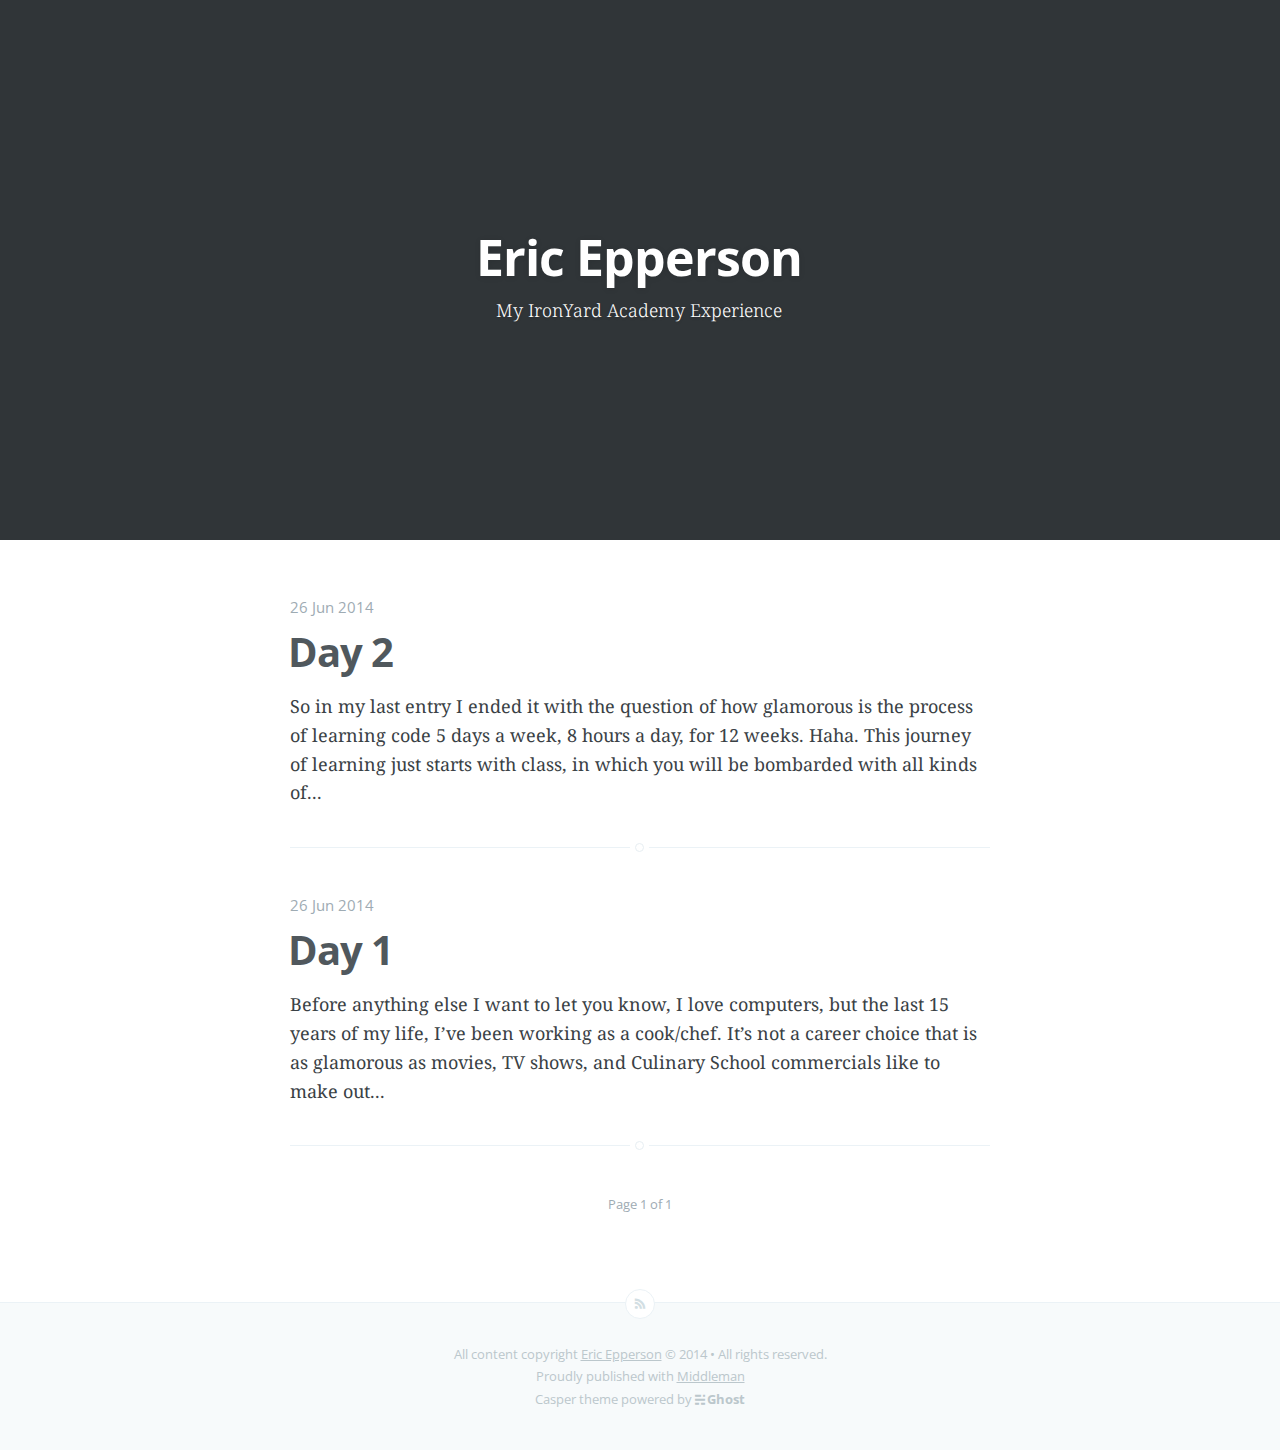
==== commit 5a48c77f: "Automated commit at 2014-06-27 14:42:28 UTC by middleman-deploy 0.2.4" ====
--- a/index.html
+++ b/index.html
@@ -60,28 +60,6 @@
 </p>
 </section>
 </article>
-<article class='post tag-getting-started'>
-<header class='post-header'>
-<span class='post-meta'>
-<time datetime='2013-10-26'>
-26 Oct 2013
-</time>
-on Getting Started
-</span>
-<h2 class='post-title'><a href="2013/10/26/welcome-to-ghost/">Welcome to Ghost</a></h2>
-</header>
-<section class='post-excerpt'>
-<p>
-You’re in! Nice. We’ve put together a little post to introduce you to the Ghost
-editor and get you started. Go ahead and edit this post to get going and learn
-how it all works!
-
-Getting Started
-
-Writing in markdown is really easy. In the left hand...
-</p>
-</section>
-</article>
 <nav class='pagination' role='pagination'>
 <span class='page-number'>Page 1 of 1</span>
 </nav>
